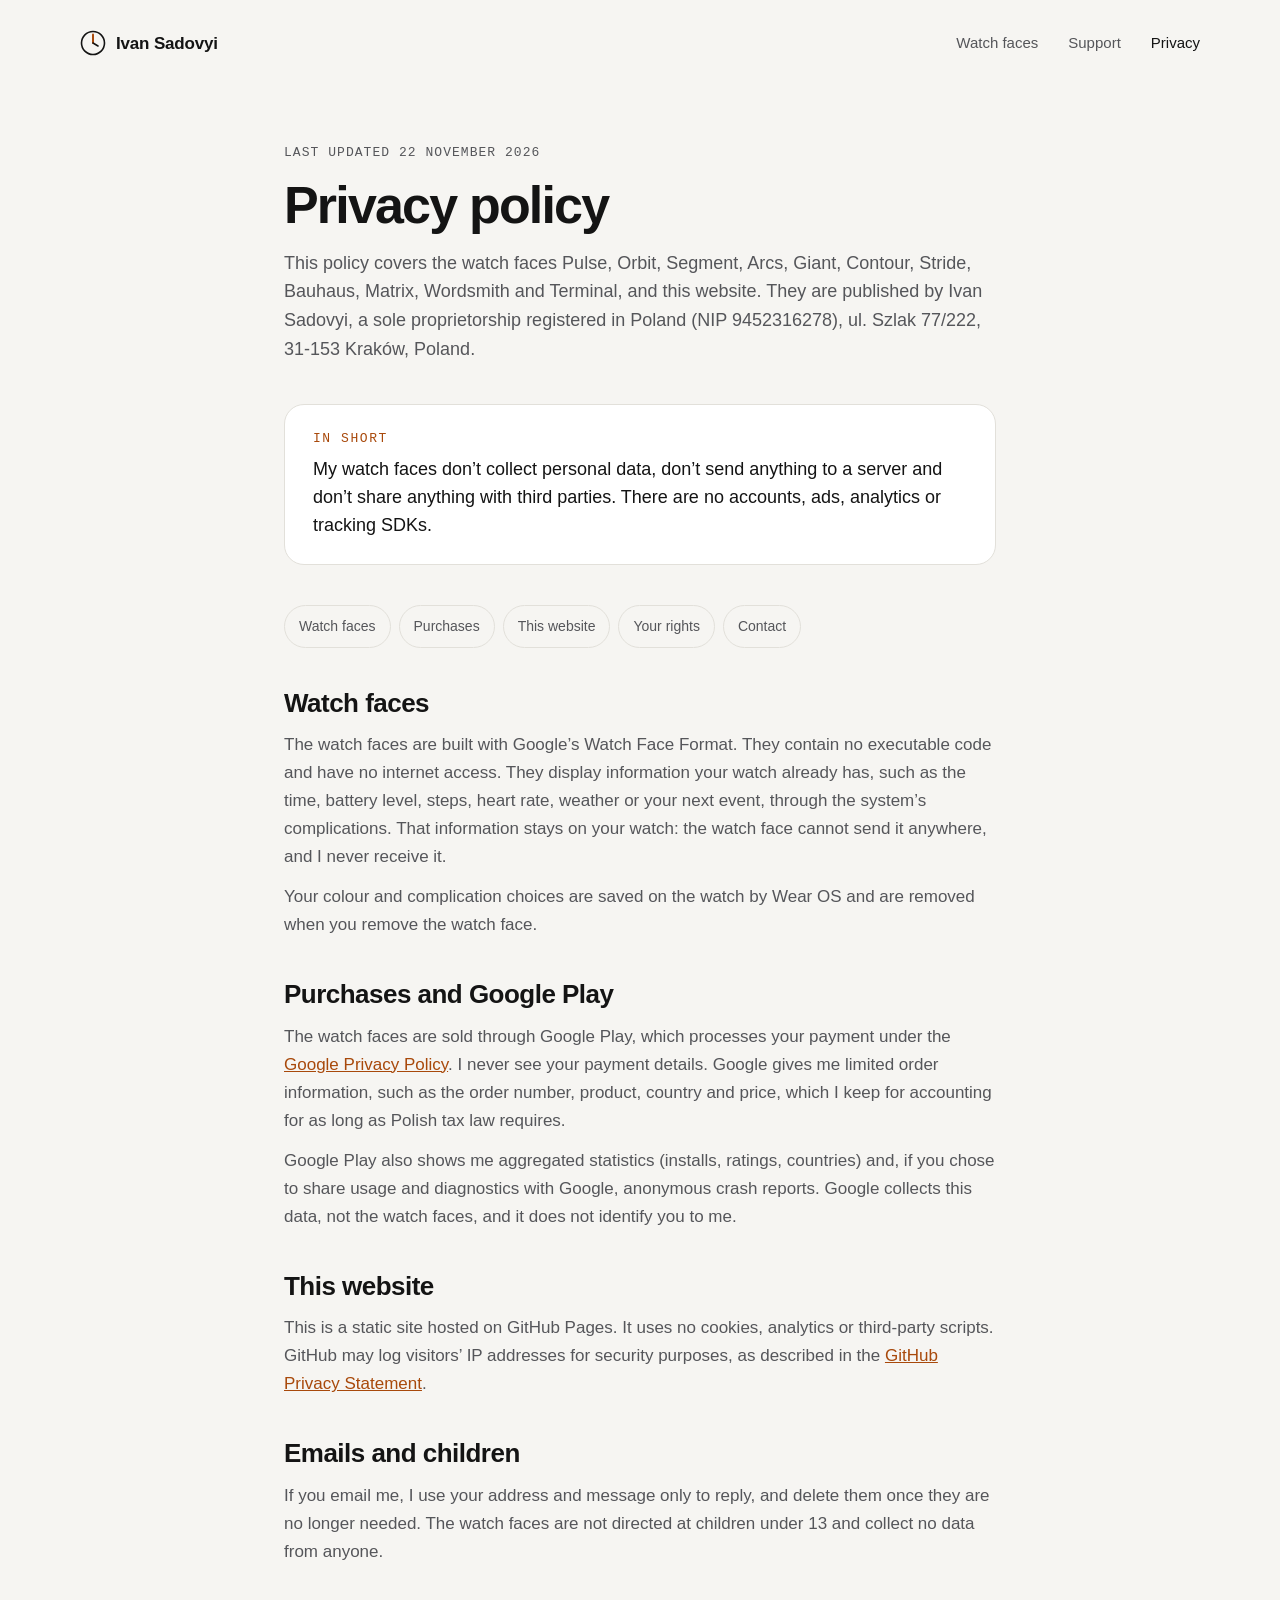
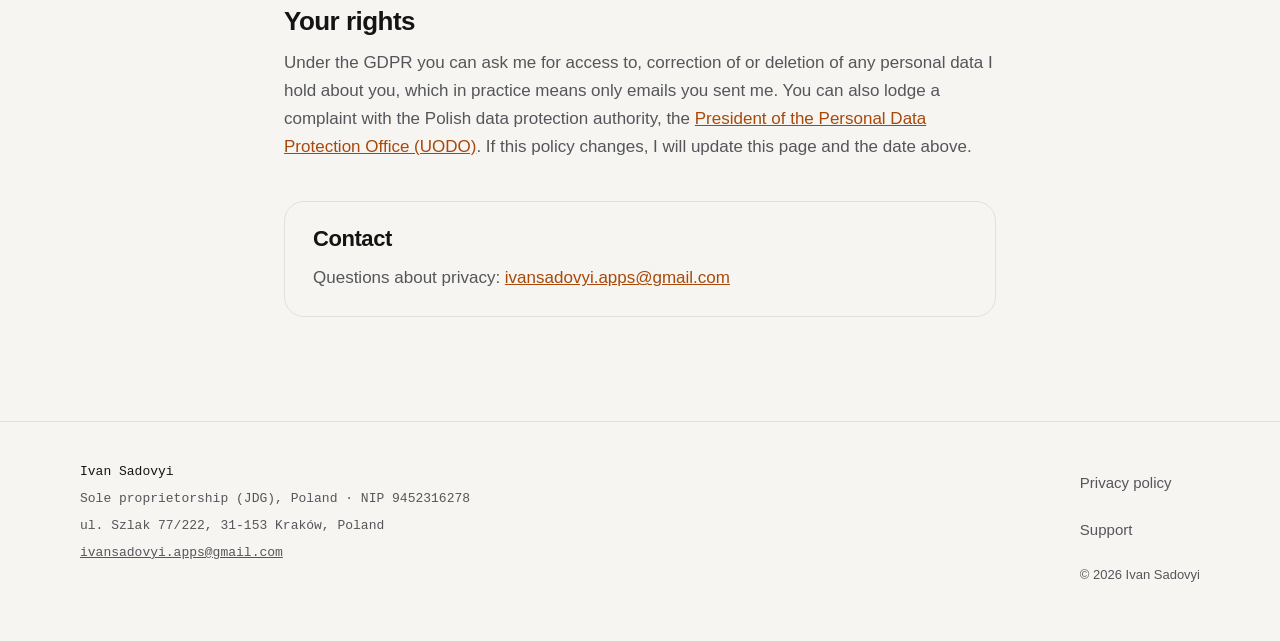
==== privacy/index.html @ e1cd38cf "Add site: watch face catalogue, support and privacy policy Static HTML/CSS for GitHub Pages, no scri" ====
<!doctype html>
<html lang="en">
<head>
<meta charset="utf-8">
<meta name="viewport" content="width=device-width, initial-scale=1">
<title>Privacy policy — Ivan Sadovyi</title>
<meta name="description" content="Privacy policy for the Wear OS watch faces by Ivan Sadovyi: no personal data is collected, stored or shared.">
<link rel="canonical" href="https://ivansadovyi.github.io/privacy/">
<meta name="theme-color" content="#0a0a0b" media="(prefers-color-scheme: dark)">
<meta name="theme-color" content="#f6f5f2" media="(prefers-color-scheme: light)">
<meta property="og:type" content="article">
<meta property="og:site_name" content="Ivan Sadovyi">
<meta property="og:title" content="Privacy policy">
<meta property="og:url" content="https://ivansadovyi.github.io/privacy/">
<meta property="og:image" content="https://ivansadovyi.github.io/assets/og.png">
<link rel="icon" href="/favicon.svg" type="image/svg+xml">
<link rel="icon" href="/favicon-32.png" sizes="32x32" type="image/png">
<link rel="apple-touch-icon" href="/apple-touch-icon.png">
<link rel="stylesheet" href="/assets/site.css">
</head>
<body>
<a class="skip" href="#main">Skip to content</a>

<header class="wrap site-header">
<a class="brand" href="/" aria-label="Ivan Sadovyi, home">
<svg width="26" height="26" viewBox="0 0 26 26" aria-hidden="true"><circle cx="13" cy="13" r="11.5" fill="none" stroke="currentColor" stroke-width="1.6"/><line x1="13" y1="4.5" x2="13" y2="13" style="stroke: var(--accent)" stroke-width="2" stroke-linecap="round"/><line x1="13" y1="13" x2="18" y2="16" stroke="currentColor" stroke-width="1.6" stroke-linecap="round"/></svg>
<span>Ivan Sadovyi</span>
</a>
<nav class="site-nav" aria-label="Main">
<a href="/#faces">Watch faces</a>
<a href="/support/">Support</a>
<a href="/privacy/" aria-current="page">Privacy</a>
</nav>
</header>

<main id="main" class="doc">
<div class="doc__head">
<div class="label">LAST UPDATED 22 NOVEMBER 2026</div>
<h1>Privacy policy</h1>
<p>This policy covers the watch faces Pulse, Orbit, Segment, Arcs, Giant, Contour, Stride, Bauhaus, Matrix, Wordsmith and Terminal, and this website. They are published by Ivan Sadovyi, a sole proprietorship registered in Poland (NIP 9452316278), ul. Szlak 77/222, 31-153 Kraków, Poland.</p>
</div>

<div class="callout">
<div class="label label--accent">IN SHORT</div>
<p>My watch faces don’t collect personal data, don’t send anything to a server and don’t share anything with third parties. There are no accounts, ads, analytics or tracking SDKs.</p>
</div>

<nav class="toc" aria-label="On this page">
<a href="#watch-faces">Watch faces</a>
<a href="#purchases">Purchases</a>
<a href="#website">This website</a>
<a href="#rights">Your rights</a>
<a href="#contact">Contact</a>
</nav>

<section id="watch-faces">
<h2>Watch faces</h2>
<p>The watch faces are built with Google’s Watch Face Format. They contain no executable code and have no internet access. They display information your watch already has, such as the time, battery level, steps, heart rate, weather or your next event, through the system’s complications. That information stays on your watch: the watch face cannot send it anywhere, and I never receive it.</p>
<p>Your colour and complication choices are saved on the watch by Wear OS and are removed when you remove the watch face.</p>
</section>

<section id="purchases">
<h2>Purchases and Google Play</h2>
<p>The watch faces are sold through Google Play, which processes your payment under the <a href="https://policies.google.com/privacy">Google Privacy Policy</a>. I never see your payment details. Google gives me limited order information, such as the order number, product, country and price, which I keep for accounting for as long as Polish tax law requires.</p>
<p>Google Play also shows me aggregated statistics (installs, ratings, countries) and, if you chose to share usage and diagnostics with Google, anonymous crash reports. Google collects this data, not the watch faces, and it does not identify you to me.</p>
</section>

<section id="website">
<h2>This website</h2>
<p>This is a static site hosted on GitHub Pages. It uses no cookies, analytics or third-party scripts. GitHub may log visitors’ IP addresses for security purposes, as described in the <a href="https://docs.github.com/en/site-policy/privacy-policies/github-general-privacy-statement">GitHub Privacy Statement</a>.</p>
</section>

<section id="emails">
<h2>Emails and children</h2>
<p>If you email me, I use your address and message only to reply, and delete them once they are no longer needed. The watch faces are not directed at children under 13 and collect no data from anyone.</p>
</section>

<section id="rights">
<h2>Your rights</h2>
<p>Under the GDPR you can ask me for access to, correction of or deletion of any personal data I hold about you, which in practice means only emails you sent me. You can also lodge a complaint with the Polish data protection authority, the <a href="https://uodo.gov.pl/en">President of the Personal Data Protection Office (UODO)</a>. If this policy changes, I will update this page and the date above.</p>
</section>

<section id="contact" class="contact-box">
<h2>Contact</h2>
<p>Questions about privacy: <a href="mailto:ivansadovyi.apps@gmail.com">ivansadovyi.apps@gmail.com</a></p>
</section>
</main>

<footer class="site-footer">
<div class="wrap">
<address class="legal">
<strong>Ivan Sadovyi</strong>
<span>Sole proprietorship (JDG), Poland · NIP 9452316278</span>
<span>ul. Szlak 77/222, 31-153 Kraków, Poland</span>
<a href="mailto:ivansadovyi.apps@gmail.com">ivansadovyi.apps@gmail.com</a>
</address>
<div class="footer-links">
<a href="/privacy/">Privacy policy</a>
<a href="/support/">Support</a>
<small>© 2026 Ivan Sadovyi</small>
</div>
</div>
</footer>
</body>
</html>
---- assets/site.css ----
:root {
  color-scheme: dark light;
  --bg: #0a0a0b;
  --surface: #131315;
  --line: #26262a;
  --tick: #3a3a40;
  --text: #f2f2f0;
  --muted: #a1a1a6;
  --accent: #ff8a3d;
  --ink: #0a0a0b;
  --sans: ui-sans-serif, -apple-system, BlinkMacSystemFont, "Segoe UI", Roboto, Helvetica, Arial, sans-serif;
  --mono: ui-monospace, "SF Mono", Menlo, Consolas, "Liberation Mono", monospace;
  --wrap: 1168px;
  --gutter: 24px;
}

@media (prefers-color-scheme: light) {
  :root {
    --bg: #f6f5f2;
    --surface: #ffffff;
    --line: #e2e0da;
    --tick: #c9c6be;
    --text: #141414;
    --muted: #55565a;
    --accent: #a8490b;
    --ink: #ffffff;
  }
}

*, *::before, *::after { box-sizing: border-box; }

html { -webkit-text-size-adjust: 100%; scroll-behavior: smooth; }

body {
  margin: 0;
  background: var(--bg);
  color: var(--text);
  font-family: var(--sans);
  font-size: 16px;
  line-height: 1.5;
  -webkit-font-smoothing: antialiased;
}

img { display: block; max-width: 100%; }

a { color: inherit; }
a:hover { opacity: 0.85; }
:focus-visible { outline: 2px solid var(--accent); outline-offset: 3px; border-radius: 6px; }

h1, h2, h3, p { margin: 0; }

.skip {
  position: absolute;
  left: 12px;
  top: -100px;
  padding: 10px 14px;
  border-radius: 10px;
  background: var(--accent);
  color: var(--ink);
  font-weight: 600;
  text-decoration: none;
  z-index: 10;
}
.skip:focus { top: 12px; }

.wrap { max-width: var(--wrap); margin: 0 auto; padding: 0 var(--gutter); }

.label {
  font-family: var(--mono);
  font-size: 13px;
  letter-spacing: 0.08em;
  color: var(--muted);
}
.label--accent { color: var(--accent); letter-spacing: 0.12em; }

.chip {
  padding: 5px 10px;
  border: 1px solid var(--line);
  border-radius: 999px;
  font-family: var(--mono);
  font-size: 11px;
  letter-spacing: 0.06em;
  color: var(--muted);
  white-space: nowrap;
}

.button {
  display: inline-flex;
  align-items: center;
  min-height: 48px;
  padding: 0 22px;
  border-radius: 999px;
  font-size: 16px;
  font-weight: 600;
  text-decoration: none;
}
.button--primary { background: var(--accent); color: var(--ink); }
.button--ghost { border: 1px solid var(--line); color: var(--text); font-weight: 500; }

/* Header */

.site-header {
  display: flex;
  flex-wrap: wrap;
  gap: 4px 12px;
  align-items: center;
  justify-content: space-between;
  padding-top: 20px;
  padding-bottom: 20px;
}

.brand {
  display: flex;
  align-items: center;
  gap: 10px;
  min-height: 44px;
  font-size: 17px;
  font-weight: 600;
  letter-spacing: -0.01em;
  text-decoration: none;
}
.brand svg { flex: none; }

.site-nav { display: flex; flex-wrap: wrap; gap: 2px; margin-right: -14px; font-size: 15px; }
.site-nav a { padding: 12px 14px; color: var(--muted); text-decoration: none; }
.site-nav a[aria-current="page"] { color: var(--text); }

/* Home */

.hero {
  display: flex;
  flex-wrap: wrap;
  gap: 56px;
  align-items: center;
  padding-top: 64px;
  padding-bottom: 104px;
}
.hero__text { flex: 1 1 520px; min-width: 0; display: flex; flex-direction: column; gap: 28px; }
.hero h1 {
  font-size: clamp(42px, 6.4vw, 68px);
  line-height: 1.02;
  font-weight: 650;
  letter-spacing: -0.035em;
}
.hero__lede { max-width: 34ch; font-size: clamp(17px, 2vw, 20px); color: var(--muted); }
.hero__actions { display: flex; flex-wrap: wrap; gap: 12px; padding-top: 8px; }
.hero__art { flex: 0 1 440px; min-width: 0; margin: 0 auto; }

.dial { position: relative; width: 440px; max-width: 100%; aspect-ratio: 1; }
.dial svg { position: absolute; inset: 0; width: 100%; height: 100%; }
.dial img {
  position: absolute;
  left: 9.5%;
  top: 9.5%;
  width: 81%;
  height: 81%;
  border-radius: 50%;
  background: #000;
}
.dial .minor { stroke: var(--tick); }
.dial .major { stroke: var(--text); }
.dial .noon { stroke: var(--accent); }

.section { padding-bottom: 104px; display: flex; flex-direction: column; gap: 32px; scroll-margin-top: 16px; }
.section__head { display: flex; flex-wrap: wrap; gap: 16px 32px; align-items: flex-end; justify-content: space-between; }
.section__intro { display: flex; flex-direction: column; gap: 12px; max-width: 640px; }
.section h2 { font-size: clamp(32px, 4vw, 44px); line-height: 1.1; font-weight: 650; letter-spacing: -0.03em; }
.section__intro p { font-size: 18px; line-height: 1.55; color: var(--muted); }

.faces { display: grid; grid-template-columns: repeat(auto-fill, minmax(250px, 1fr)); gap: 20px; }

.face {
  display: flex;
  flex-direction: column;
  gap: 16px;
  padding: 20px;
  border: 1px solid var(--line);
  border-radius: 24px;
  background: var(--surface);
  scroll-margin-top: 16px;
}
.face img { width: 100%; aspect-ratio: 1; border-radius: 50%; background: #000; }
.face__body { display: flex; flex-direction: column; gap: 6px; }
.face__title { display: flex; align-items: baseline; justify-content: space-between; gap: 8px; }
.face h3 { font-size: 21px; font-weight: 620; letter-spacing: -0.015em; }
.face__kind { font-family: var(--mono); font-size: 12px; letter-spacing: 0.04em; color: var(--muted); text-align: right; }
.face__body p { font-size: 15px; color: var(--muted); }
.face__store { display: flex; align-items: center; justify-content: space-between; gap: 8px; margin-top: auto; min-height: 44px; }
.store-link { display: inline-flex; align-items: center; gap: 6px; min-height: 44px; font-size: 15px; font-weight: 600; color: var(--accent); text-decoration: none; }
.store-link--soon { color: var(--muted); font-weight: 500; }

.promises { display: grid; grid-template-columns: repeat(auto-fit, minmax(260px, 1fr)); gap: 20px; padding-bottom: 112px; }
.promises div { display: flex; flex-direction: column; gap: 10px; padding-top: 28px; border-top: 1px solid var(--line); }
.promises h3 { font-size: 20px; font-weight: 620; letter-spacing: -0.015em; }
.promises p { color: var(--muted); }

/* Document pages: privacy, support */

.doc { max-width: 760px; margin: 0 auto; padding: 56px var(--gutter) 104px; display: flex; flex-direction: column; gap: 40px; }
.doc__head { display: flex; flex-direction: column; gap: 16px; }
.doc h1 { font-size: clamp(40px, 6vw, 52px); line-height: 1.05; font-weight: 650; letter-spacing: -0.035em; }
.doc__head p { font-size: 18px; line-height: 1.6; color: var(--muted); }
.doc section { display: flex; flex-direction: column; gap: 12px; scroll-margin-top: 16px; }
.doc h2 { font-size: 26px; line-height: 1.2; font-weight: 640; letter-spacing: -0.02em; }
.doc section p { font-size: 17px; line-height: 1.65; color: var(--muted); }
.doc section a { color: var(--accent); }

.callout { display: flex; flex-direction: column; gap: 8px; padding: 24px 28px; border: 1px solid var(--line); border-radius: 20px; background: var(--surface); }
.callout p { font-size: 18px; line-height: 1.55; }

.toc { display: flex; flex-wrap: wrap; gap: 8px; }
.toc a { padding: 10px 14px; border: 1px solid var(--line); border-radius: 999px; font-size: 14px; color: var(--muted); text-decoration: none; }

.doc .contact-box { padding: 24px 28px; border: 1px solid var(--line); border-radius: 20px; }
.doc .contact-box h2 { font-size: 22px; }

.faq { border-top: 1px solid var(--line); }
.faq details { padding: 22px 0; border-bottom: 1px solid var(--line); }
.faq summary {
  display: flex;
  align-items: center;
  justify-content: space-between;
  gap: 16px;
  min-height: 28px;
  font-size: 20px;
  font-weight: 620;
  letter-spacing: -0.015em;
  cursor: pointer;
  list-style: none;
}
.faq summary::-webkit-details-marker { display: none; }
.faq summary::after { content: "+"; flex: none; font-family: var(--mono); font-weight: 400; color: var(--muted); }
.faq details[open] summary::after { content: "−"; }
.faq details p { margin-top: 12px; font-size: 17px; line-height: 1.65; color: var(--muted); }

.help {
  display: flex;
  flex-wrap: wrap;
  gap: 20px 32px;
  align-items: center;
  justify-content: space-between;
  padding: 28px;
  border: 1px solid var(--line);
  border-radius: 24px;
  background: var(--surface);
}
.help div { flex: 1 1 360px; min-width: 0; display: flex; flex-direction: column; gap: 8px; }
.help h2 { font-size: 24px; font-weight: 640; letter-spacing: -0.02em; }
.help p { color: var(--muted); }

/* Footer */

.site-footer { border-top: 1px solid var(--line); }
.site-footer .wrap { display: flex; flex-wrap: wrap; gap: 32px; justify-content: space-between; padding-top: 40px; padding-bottom: 56px; }
.legal { display: flex; flex-direction: column; gap: 6px; font-family: var(--mono); font-size: 13px; line-height: 1.6; color: var(--muted); font-style: normal; }
.legal strong { color: var(--text); font-weight: 500; }
.footer-links { display: flex; flex-direction: column; gap: 4px; align-items: flex-start; font-size: 15px; }
.footer-links a { padding: 10px 0; color: var(--muted); text-decoration: none; }
.footer-links small { padding-top: 10px; font-size: 13px; color: var(--muted); }

/* Phones */

@media (max-width: 560px) {
  :root { --gutter: 16px; }
  .hero { gap: 32px; padding-top: 32px; padding-bottom: 64px; }
  .hero__actions .button { flex: 1 1 100%; justify-content: center; min-height: 52px; }
  .section { padding-bottom: 64px; gap: 20px; }
  .section__intro p { font-size: 16px; }
  .faces { grid-template-columns: repeat(2, minmax(0, 1fr)); gap: 12px; }
  .face { gap: 10px; padding: 12px; border-radius: 20px; }
  .face__title { flex-direction: column; gap: 2px; }
  .face h3 { font-size: 17px; }
  .face__kind { font-size: 11px; text-align: left; }
  .face__body p, .face__store .chip { display: none; }
  .face__store { min-height: 0; }
  .store-link { min-height: 36px; font-size: 14px; }
  .promises { padding-bottom: 72px; }
  .doc { padding-top: 32px; padding-bottom: 72px; gap: 32px; }
  .faq summary { font-size: 18px; }
}

@media (prefers-reduced-motion: reduce) {
  html { scroll-behavior: auto; }
}
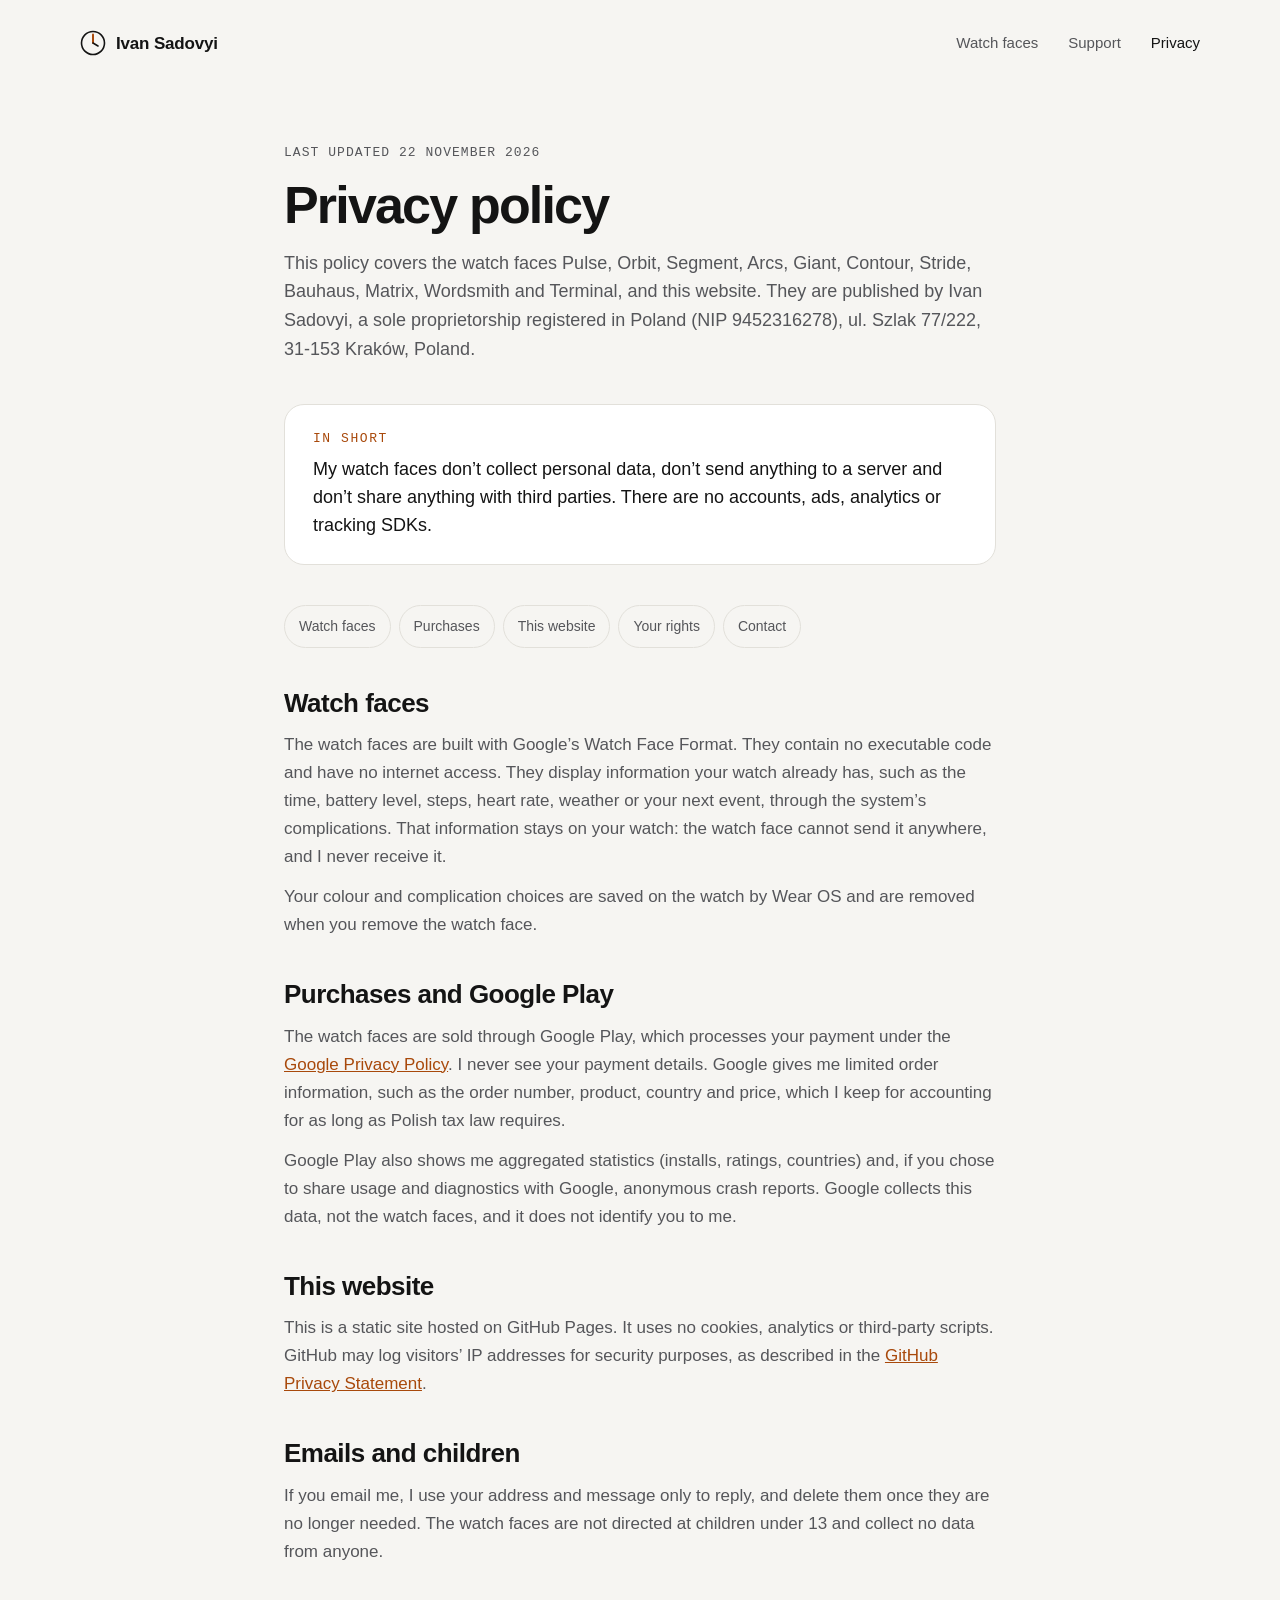
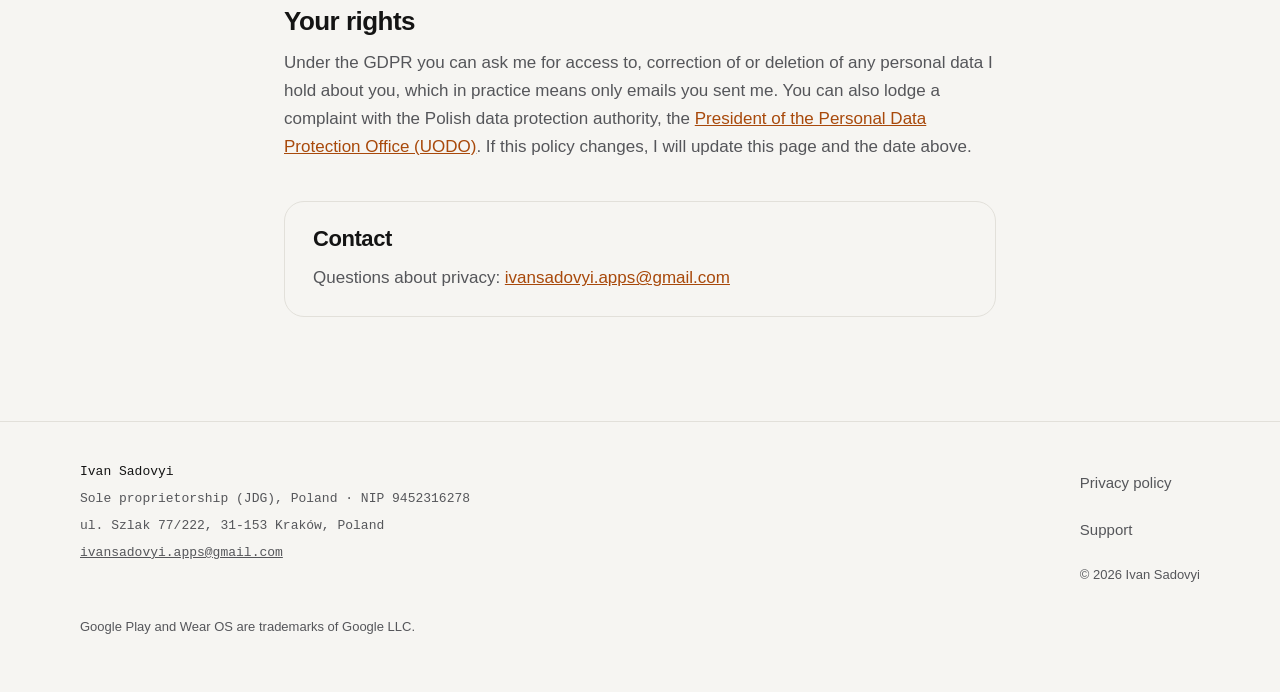
==== commit 60ed19a8: "Add trademark notice and availability note Co-Authored-By: Claude Opus 5.5 <noreply@anthropic.com>" ====
--- a/privacy/index.html
+++ b/privacy/index.html
@@ -16,7 +16,7 @@
 <link rel="icon" href="/favicon.svg" type="image/svg+xml">
 <link rel="icon" href="/favicon-32.png" sizes="32x32" type="image/png">
 <link rel="apple-touch-icon" href="/apple-touch-icon.png">
-<link rel="stylesheet" href="/assets/site.css">
+<link rel="stylesheet" href="/assets/site.css?v=4">
 </head>
 <body>
 <a class="skip" href="#main">Skip to content</a>
@@ -99,6 +99,7 @@
 <a href="/support/">Support</a>
 <small>© 2026 Ivan Sadovyi</small>
 </div>
+<p class="fineprint">Google Play and Wear OS are trademarks of Google LLC.</p>
 </div>
 </footer>
 </body>
--- a/assets/site.css
+++ b/assets/site.css
@@ -41,13 +41,14 @@
   -webkit-font-smoothing: antialiased;
 }
 
-img { display: block; max-width: 100%; }
+img { display: block; max-width: 100%; height: auto; }
 
 a { color: inherit; }
 a:hover { opacity: 0.85; }
 :focus-visible { outline: 2px solid var(--accent); outline-offset: 3px; border-radius: 6px; }
 
 h1, h2, h3, p { margin: 0; }
+h1, h2 { text-wrap: balance; }
 
 .skip {
   position: absolute;
@@ -167,6 +168,8 @@
 .section h2 { font-size: clamp(32px, 4vw, 44px); line-height: 1.1; font-weight: 650; letter-spacing: -0.03em; }
 .section__intro p { font-size: 18px; line-height: 1.55; color: var(--muted); }
 
+.faces__note { font-size: 14px; color: var(--muted); }
+
 .faces { display: grid; grid-template-columns: repeat(auto-fill, minmax(250px, 1fr)); gap: 20px; }
 
 .face {
@@ -257,11 +260,13 @@
 .footer-links { display: flex; flex-direction: column; gap: 4px; align-items: flex-start; font-size: 15px; }
 .footer-links a { padding: 10px 0; color: var(--muted); text-decoration: none; }
 .footer-links small { padding-top: 10px; font-size: 13px; color: var(--muted); }
+.fineprint { flex-basis: 100%; font-size: 13px; color: var(--muted); }
 
 /* Phones */
 
 @media (max-width: 560px) {
   :root { --gutter: 16px; }
+  .site-nav { margin: 0 -14px; }
   .hero { gap: 32px; padding-top: 32px; padding-bottom: 64px; }
   .hero__actions .button { flex: 1 1 100%; justify-content: center; min-height: 52px; }
   .section { padding-bottom: 64px; gap: 20px; }
@@ -271,7 +276,7 @@
   .face__title { flex-direction: column; gap: 2px; }
   .face h3 { font-size: 17px; }
   .face__kind { font-size: 11px; text-align: left; }
-  .face__body p, .face__store .chip { display: none; }
+  .face__body p, .face__store .store-link--soon { display: none; }
   .face__store { min-height: 0; }
   .store-link { min-height: 36px; font-size: 14px; }
   .promises { padding-bottom: 72px; }
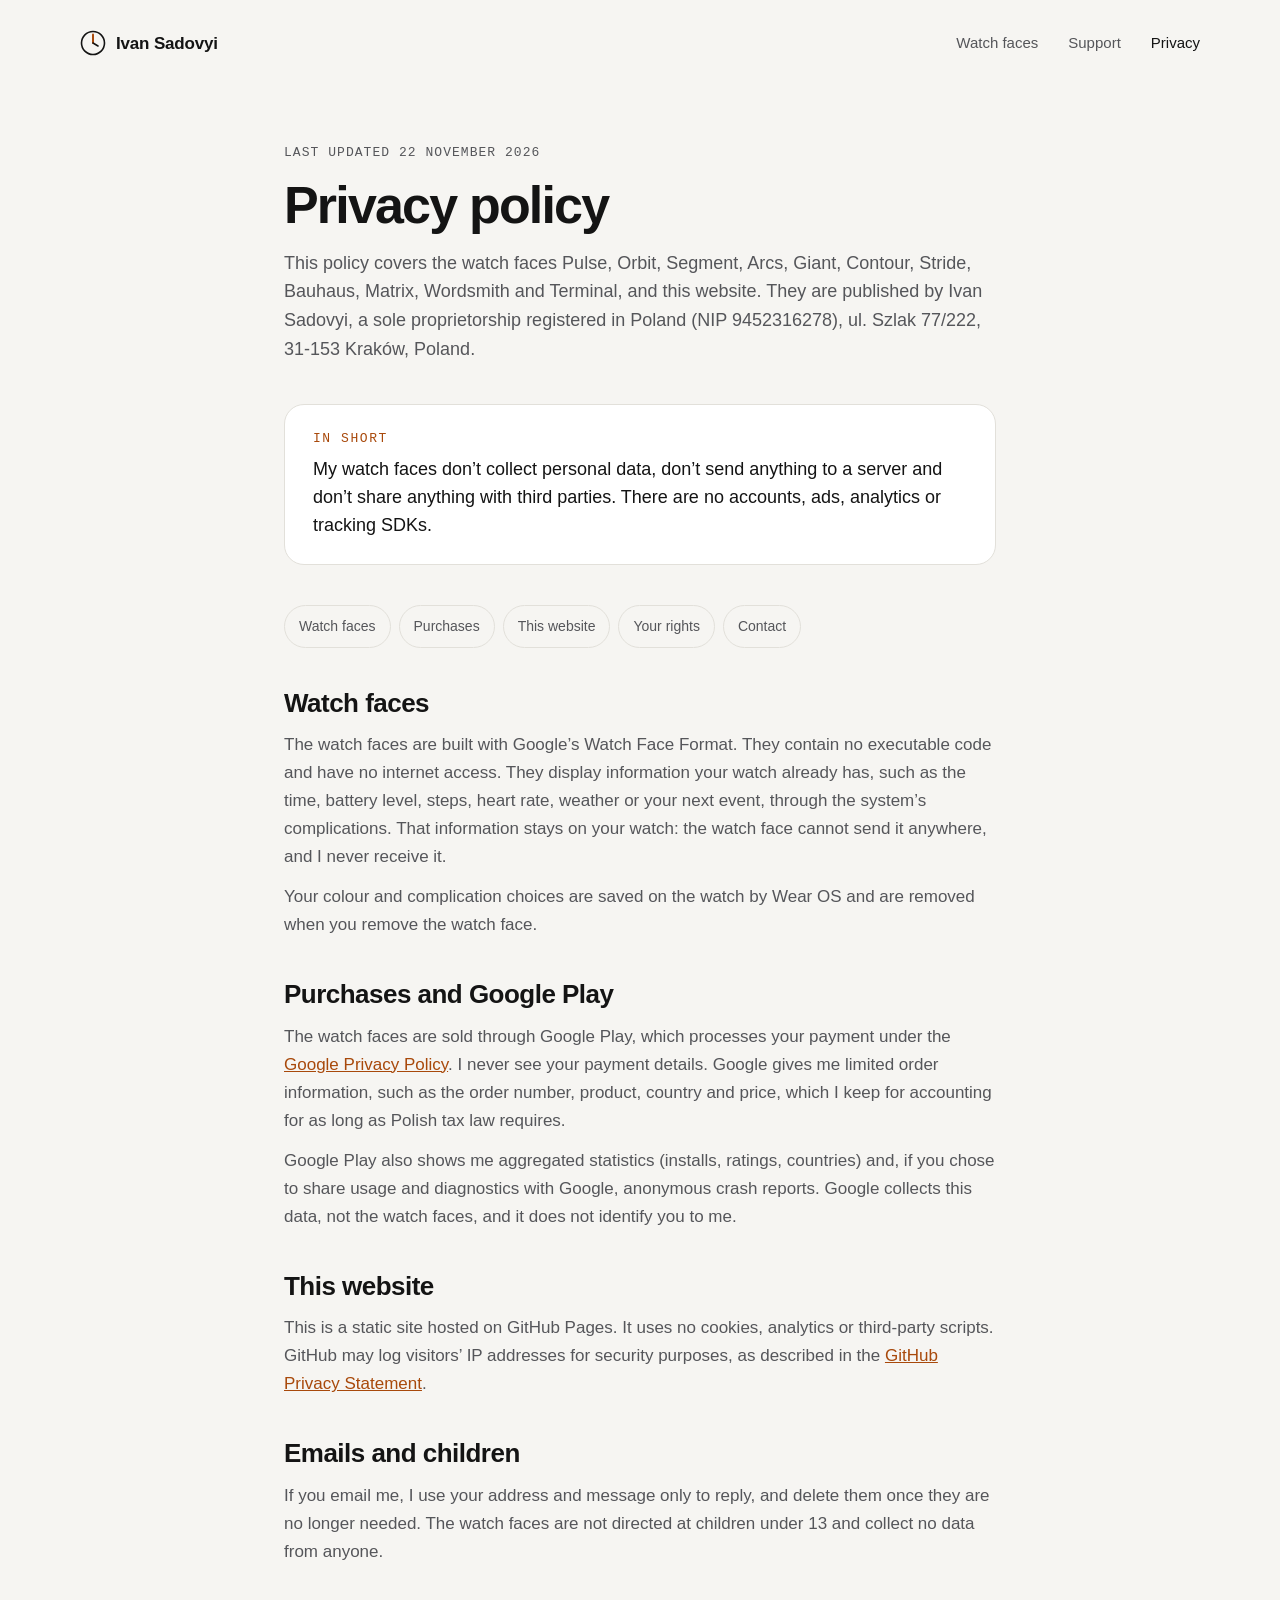
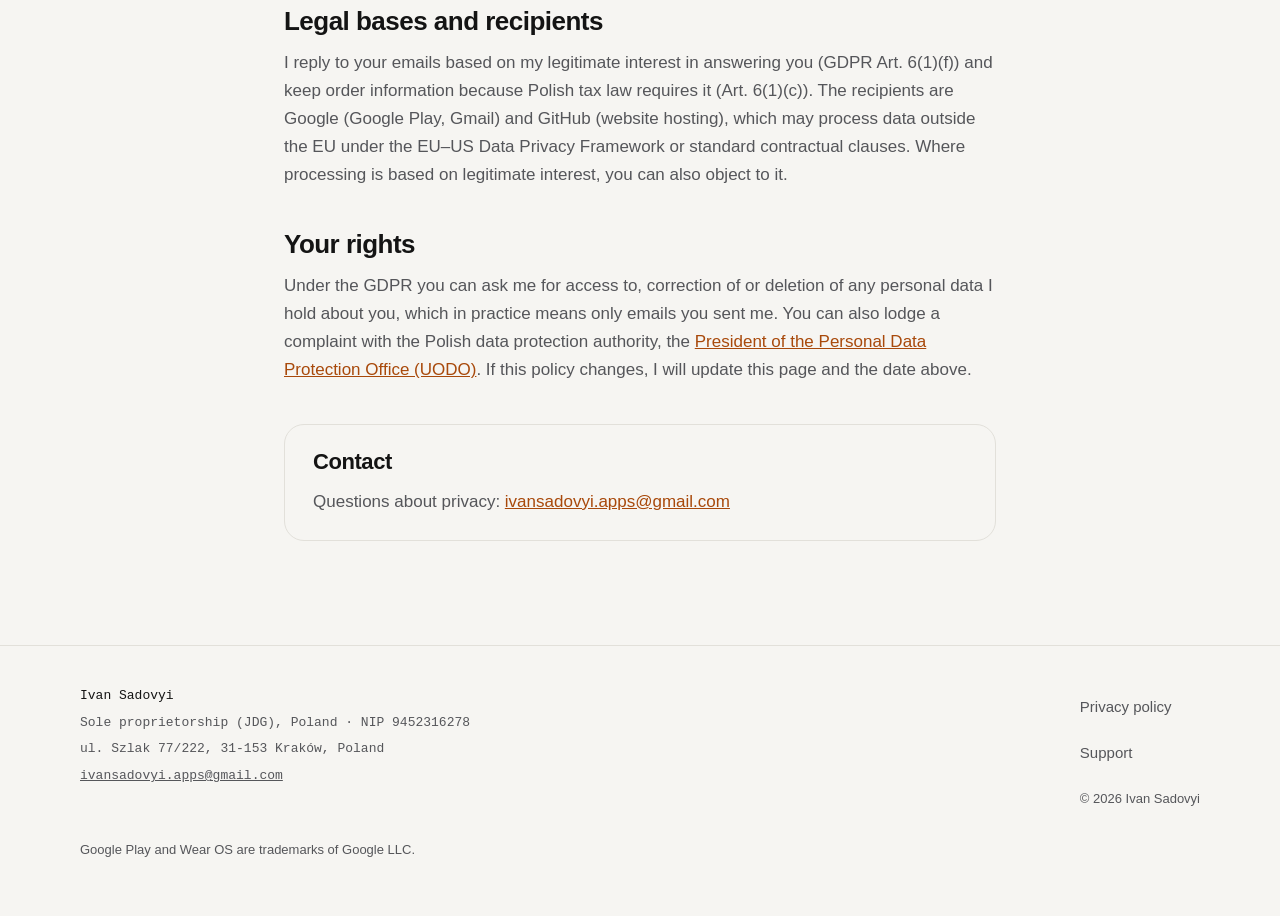
==== commit d814181d: "Privacy policy: add legal bases and recipients (GDPR Art. 13) Co-Authored-By: Claude Opus 5.5 <norep" ====
--- a/privacy/index.html
+++ b/privacy/index.html
@@ -75,6 +75,11 @@
 <p>If you email me, I use your address and message only to reply, and delete them once they are no longer needed. The watch faces are not directed at children under 13 and collect no data from anyone.</p>
 </section>
 
+<section id="legal-bases">
+<h2>Legal bases and recipients</h2>
+<p>I reply to your emails based on my legitimate interest in answering you (GDPR Art. 6(1)(f)) and keep order information because Polish tax law requires it (Art. 6(1)(c)). The recipients are Google (Google Play, Gmail) and GitHub (website hosting), which may process data outside the EU under the EU–US Data Privacy Framework or standard contractual clauses. Where processing is based on legitimate interest, you can also object to it.</p>
+</section>
+
 <section id="rights">
 <h2>Your rights</h2>
 <p>Under the GDPR you can ask me for access to, correction of or deletion of any personal data I hold about you, which in practice means only emails you sent me. You can also lodge a complaint with the Polish data protection authority, the <a href="https://uodo.gov.pl/en">President of the Personal Data Protection Office (UODO)</a>. If this policy changes, I will update this page and the date above.</p>
